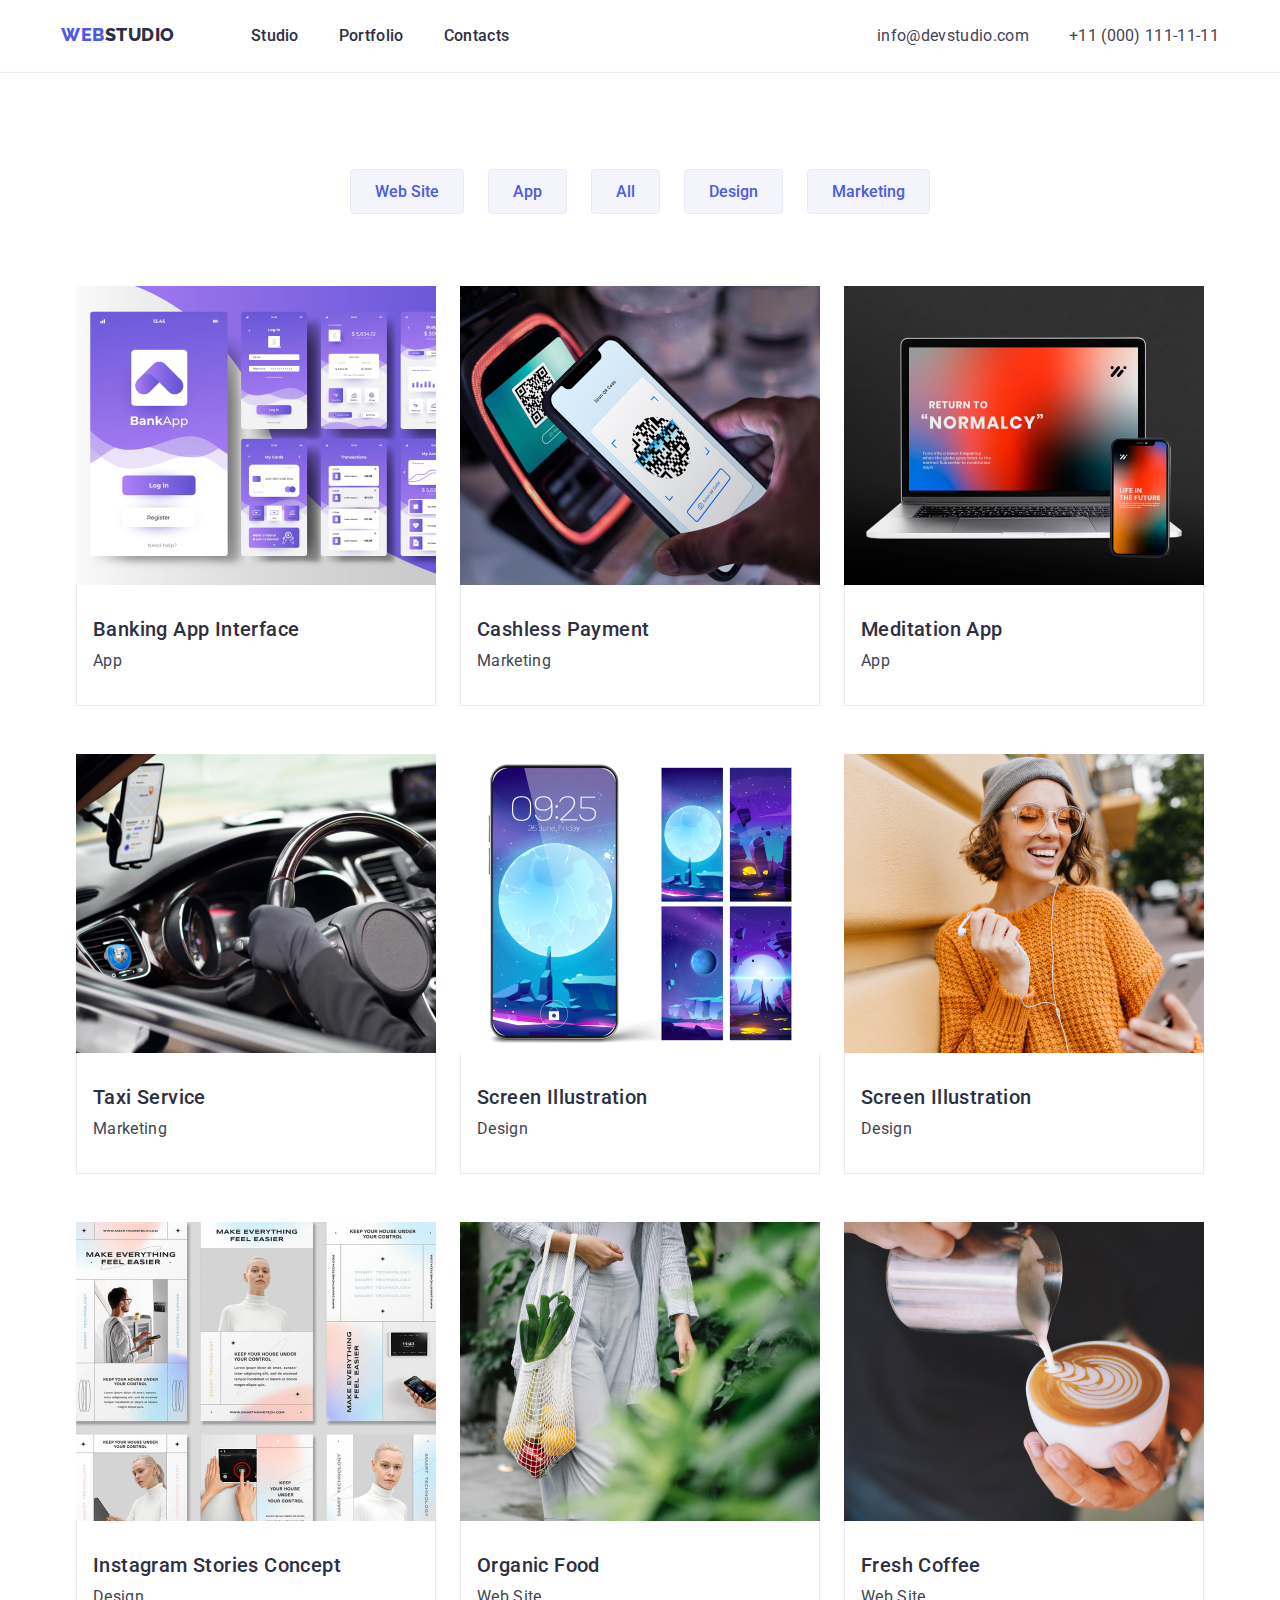
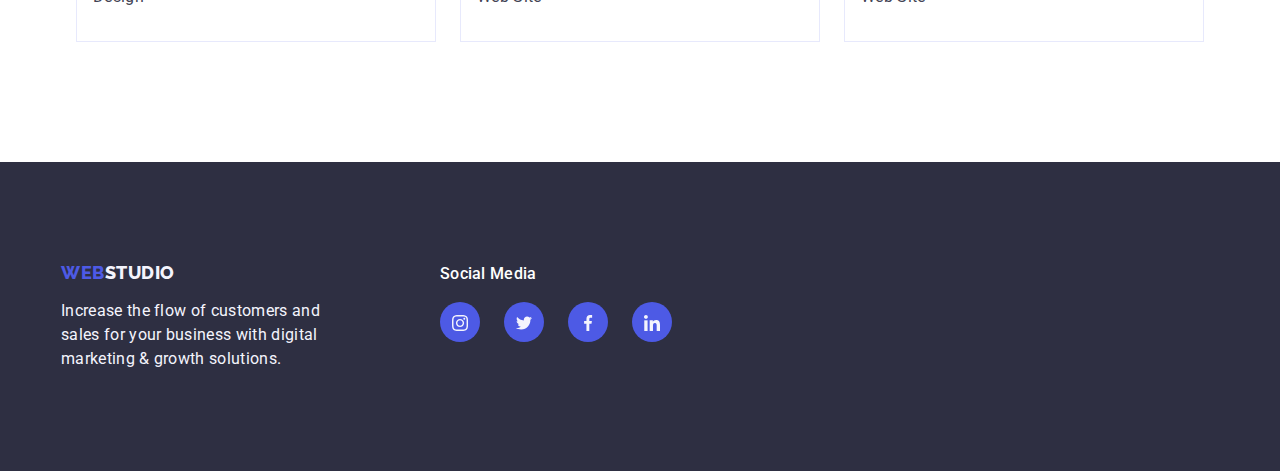
==== portfolio.html @ 8dc4f588 "initial" ====
<!DOCTYPE html>
<html lang="en">
  <head>
    <title>Homework #4</title>
    <meta name="description" content="Homework #4">
    <meta charset="utf-8">
    <link rel="stylesheet" href="css/styles.css">
    <link href="https://fonts.googleapis.com/css2?family=Open+Sans:wght@600&family=Roboto&display=swap" rel="stylesheet">
    <link href="https://fonts.googleapis.com/css2?family=Open+Sans:wght@600&family=Roboto:wght@400;500&display=swap" rel="stylesheet">
    <link href="https://fonts.googleapis.com/css2?family=Open+Sans:wght@600&family=Roboto:wght@400;500;700&display=swap" rel="stylesheet">
    <link href="https://fonts.googleapis.com/css2?family=Open+Sans:wght@600&family=Roboto:ital,wght@0,400;0,500;0,700;1,900&display=swap" rel="stylesheet">
    <link href="https://fonts.googleapis.com/css2?family=Open+Sans:wght@600&family=Raleway:wght@800&family=Roboto:ital,wght@0,400;0,500;0,700;1,900&display=swap" rel="stylesheet">
  </head>
  <body>
    <!--header section-->    
    <header class="header">
      <div class="container main-header-container">
        <nav class="header-nav"> 
          <a class="header-nav-webstudio-logo" href="/"><span class="iris">Web</span><span class="navy-blue">Studio</span></a>
          <ul class="nav-lists">
            <li class="nav-lists-item"><a class="nav-link" href="/">Studio</a></li>
            <li class="nav-lists-item"><a class="nav-link" href="/goit-markup-hw-04/portfolio.html">Portfolio</a></li>
            <li class="nav-lists-item"><a class="nav-link" href="/">Contacts</a></li>
          </ul>
        </nav>
         <!--contact-info-->
        <address>
          <ul class="contact-info">
            <li class="contact-info-item"><a class="contact-info-link" href="mailto:info@devstudio.com">info@devstudio.com</a></li>
            <li class="contact-info-item"><a class="contact-info-link" href="tel:+110001111111">+11 (000) 111-11-11</a></li>
          </ul>
        </address>
      </div>
    </header>
    <!--main-section-->
    <main class="main">
      <h2 hidden>Categories</h2>
        <section class="categories">
          <div class="container categories-container">
            <ul class="categories-list">
              <li class="categories-list-item"><button class="categories-button" type="button">Web Site</button></li>
              <li class="categories-list-item"><button class="categories-button" type="button">App</button></li>
              <li class="categories-list-item"><button class="categories-button" type="button">All</button></li>
              <li class="categories-list-item"><button class="categories-button" type="button">Design</button></li>
              <li class="categories-list-item"><button class="categories-button" type="button">Marketing</button></li>
            </ul>
          </div>
        </section>
        <section class="projects">
          <div class="container">
            <h2 hidden>All Services</h2>
            <ul class="projects-lists">
                <li class="projects-lists-item">
                  <figure class="projects-lists-item-figure">
                    <img class="projects-lists-item-img" src="images/banking-app-interface-concept.jpg" width="360" height="300" alt="Banking App Interface.img">
                    <figcaption class="project-lists-item-figcaption">
                      14 Stylish and User-Friendly App Design Concepts · Task Manager App · Calorie Tracker App · Exotic Fruit Ecommerce App · Cloud Storage App
                    </figcaption>
                  </figure>
                    <div class="projects-lists-item-container">
                      <h3 class="projects-lists-item-text">Banking App Interface</h3>
                      <p class="projects-lists-item-subtext">App</p>
                    </div>
                </li>
                <li class="projects-lists-item">
                  <figure class="projects-lists-item-figure">
                    <img class="projects-lists-item-img" src="images/cashless-payment.jpg" width="360" height="300" alt="Cashless Payment.img">
                    <figcaption class="project-lists-item-figcaption">
                      14 Stylish and User-Friendly App Design Concepts · Task Manager App · Calorie Tracker App · Exotic Fruit Ecommerce App · Cloud Storage App
                    </figcaption>
                  </figure>
                    <div class="projects-lists-item-container">
                      <h3 class="projects-lists-item-text">Cashless Payment</h3>
                      <p class="projects-lists-item-subtext">Marketing</p>
                    </div>
                </li>
                <li class="projects-lists-item">
                  <figure class="projects-lists-item-figure">
                    <img class="projects-lists-item-img" src="images/meditation-app.jpg" width="360" height="300" alt="Meditation App.img">
                    <figcaption class="project-lists-item-figcaption">
                      14 Stylish and User-Friendly App Design Concepts · Task Manager App · Calorie Tracker App · Exotic Fruit Ecommerce App · Cloud Storage App
                    </figcaption>
                  </figure>
                    <div class="projects-lists-item-container">
                      <h3 class="projects-lists-item-text">Meditation App</h3>
                      <p class="projects-lists-item-subtext">App</p>
                    </div>
                </li>             
                <li class="projects-lists-item">
                  <figure class="projects-lists-item-figure">
                    <img class="projects-lists-item-img" src="images/taxi-service.jpg" width="360" height="300" alt="Taxi Service.img">
                    <figcaption class="project-lists-item-figcaption">
                      14 Stylish and User-Friendly App Design Concepts · Task Manager App · Calorie Tracker App · Exotic Fruit Ecommerce App · Cloud Storage App
                    </figcaption>
                  </figure>
                    <div class="projects-lists-item-container">
                      <h3 class="projects-lists-item-text"> Taxi Service</h3>
                      <p class="projects-lists-item-subtext">Marketing</p>
                    </div>
                </li>
                <li class="projects-lists-item">
                  <figure class="projects-lists-item-figure">
                    <img class="projects-lists-item-img" src="images/screen-illustrations.jpg" width="360" height="300" alt="Screen Illustration.img">
                    <figcaption class="project-lists-item-figcaption">
                      14 Stylish and User-Friendly App Design Concepts · Task Manager App · Calorie Tracker App · Exotic Fruit Ecommerce App · Cloud Storage App
                    </figcaption>
                  </figure>
                    <div class="projects-lists-item-container">
                      <h3 class="projects-lists-item-text">Screen Illustration</h3>
                      <p class="projects-lists-item-subtext">Design</p>
                    </div>
                </li>
                <li class="projects-lists-item">
                  <figure class="projects-lists-item-figure">
                    <img class="projects-lists-item-img" src="images/online-courses.jpg" width="360" height="300" alt="Online Courses.img">
                    <figcaption class="project-lists-item-figcaption">
                      14 Stylish and User-Friendly App Design Concepts · Task Manager App · Calorie Tracker App · Exotic Fruit Ecommerce App · Cloud Storage App
                    </figcaption>
                  </figure>
                    <div class="projects-lists-item-container">
                      <h3 class="projects-lists-item-text">Screen Illustration</h3>
                      <p class="projects-lists-item-subtext">Design</p>
                    </div>
                </li>              
                <li class="projects-lists-item">
                  <figure class="projects-lists-item-figure">
                    <img class="projects-lists-item-img" src="images/instagram-stories-concept.jpg" width="360" height="300" alt="Instagram Stories Concept.img">
                    <figcaption class="project-lists-item-figcaption">
                      14 Stylish and User-Friendly App Design Concepts · Task Manager App · Calorie Tracker App · Exotic Fruit Ecommerce App · Cloud Storage App
                    </figcaption>
                  </figure>
                    <div class="projects-lists-item-container">
                      <h3 class="projects-lists-item-text">Instagram Stories Concept</h3>
                      <p class="projects-lists-item-subtext">Design</p>                    
                    </div>
                </li>
                <li class="projects-lists-item">
                  <figure class="projects-lists-item-figure">
                    <img class="projects-lists-item-img" src="images/organic-food.jpg" width="360" height="300" alt="Organic Food.img">
                    <figcaption class="project-lists-item-figcaption">
                      14 Stylish and User-Friendly App Design Concepts · Task Manager App · Calorie Tracker App · Exotic Fruit Ecommerce App · Cloud Storage App
                    </figcaption>
                  </figure>
                    <div class="projects-lists-item-container">
                      <h3 class="projects-lists-item-text">Organic Food</h3>
                      <p class="projects-lists-item-subtext">Web Site</p>                    
                    </div>
                </li>
                <li class="projects-lists-item">
                  <figure class="projects-lists-item-figure">
                    <img class="projects-lists-item-img" src="images/fresh-coffee.jpg" width="360" height="300" alt="Fresh Coffee.img">
                    <figcaption class="project-lists-item-figcaption">
                      14 Stylish and User-Friendly App Design Concepts · Task Manager App · Calorie Tracker App · Exotic Fruit Ecommerce App · Cloud Storage App
                    </figcaption>
                  </figure>
                    <div class="projects-lists-item-container">
                      <h3 class="projects-lists-item-text">Fresh Coffee</h3>
                      <p class="projects-lists-item-subtext">Web Site</p>
                    </div>
                </li>
            </ul>
          </div>
        </section>
    </main>
    <footer class="footer">
      <div class="container container-footer">
        <div class="footer-container">
          <a class="footer-logo" href="/"><span class="iris">Web</span><span class="navy-blue-footer">Studio</span></a>
          <p class="footer-description">
            Increase the flow of customers and <br>
            sales for your business with digital <br>
            marketing & growth solutions.
          </p>
        </div>         
        <div class="footer-container">
          <span class="social-media-footer">Social Media</span>
            <ul class="member-list-contacts">
              <li class="footer-list-contacts-item">
                <a href="#" class="member-list-contacts-item-link icon-instagram">
                  <svg class="member-list-contacts-item-svg">
                    <use href="images/icons.svg#instagram-2"/>
                  </svg>                     
                </a>
              </li>
              <li class="footer-list-contacts-item">
                <a href="#" class="member-list-contacts-item-link icon-twitter">
                  <svg class="member-list-contacts-item-svg">
                    <use href="images/icons.svg#twitter-1"/>
                  </svg>
                </a>
              </li>
              <li class="footer-list-contacts-item">
                <a href="#" class="member-list-contacts-item-link icon-facebook">
                  <svg class="member-list-contacts-item-svg">
                    <use href="images/icons.svg#facebook-1"/>
                  </svg>
                </a>
              </li>
              <li class="footer-list-contacts-item">
                <a href="#" class="member-list-contacts-item-link icon-linkedin-2">
                  <svg class="member-list-contacts-item-svg">
                    <use href="images/icons.svg#linkedin-2" />
                  </svg>
                </a>
              </li>
            </ul>

        </div>                    
      </div>
    </footer>
  </body>
 </html>
---- css/styles.css ----
* {
    margin: 0;
    padding: 0;
    box-sizing: border-box;
}
  body {
    font-family: 'Roboto', sans-serif;
    font-size: 16px;
    font-style: normal;
    line-height: 24px;
    letter-spacing: 0.32px;
}
  img {
    display: block;
    width: 100%;
    height: auto;
  }
  h1,
  h2,
  h3,
  h4,
  h5,
  h6,
  p,
  ul {
    margin: 0;
    padding: 0;
  }
  figure {
    margin: 0;
  }
  :root {
    --iris: #4D5AE5;
    --navyblue: #2E2F42;
    --black: black;
    --ocean: #404BBF;
    --white: #FFFFFF;
    --slate: #434455;
    --cornflower: #E7E9FC;
    --cloud: #F4F4FD;
    --green: #31D0AA;
    --lightslate: #8E8F99;
    --navybluemodal: #2E2F42;
    --grey: #2E2F42;
    --dairy: #FCFCFC;
    --transition-duration: 250ms;
  }
.iris {
    color: var(--iris);
    font-size: 18px;
    font-weight: 800;
    line-height: 1.17em;
    letter-spacing: 0.54px;
    text-transform: uppercase;
    font-family: Raleway;
    width: 44px;
}
ul {
    list-style-type: none;
}
.navy-blue {
    color: var(--navyblue);
    font-size: 18px;
    font-weight: 800;
    line-height: 1.17em;
    letter-spacing: 0.54px;
    text-transform: uppercase;
    font-family: Raleway;
    width: 71px;
}
.navy-blue-footer {
    font-family: Raleway;
    font-size: 18px;
    font-weight: 800;
    line-height: 1.17em;
    letter-spacing: 0.54px;
    text-transform: uppercase;
    color: var(--cloud);
}
.header-nav-webstudio-logo {
    text-decoration: none;
    align-items: center;
} 
.nav-lists-item {
    display: inline-flex;
    position: relative;
}
.nav-lists-item:hover .nav-link {
    color: var(--ocean);
}
.nav-lists-item:hover .nav-link::after {
    width: 100%;
}
.nav-lists {
    display: inline-flex;
    align-items: flex-start;
    gap: 40px;
}
.header-nav-webstudio-logo {
    margin-right: 76px;
}
.contact-info-item {
    display: inline-flex;
}
.contact-info {
    display: inline-flex;
    gap: 40px;
}
.header-nav {
    display: inline-flex;
}
.header {
    padding: 24px 0;
    border-bottom: 1px solid var(--cornflower);
}
.main-header-container {
    display: inline-flex;
    display: flex;
    justify-content: space-between;
}
.feature-lists-item-icon {
    width: 264px;
    fill: var(--black);
    padding: 24px 100px;
    background-color: var(--cloud);
}
.container {
    width: 1158px;
    margin: 0 auto;
}
address {
    display: inline-flex;  
}
address {
    font-style: normal;
}
.projects-lists {
    display: flex;
    flex-wrap: wrap;
    column-gap: 24px;
    row-gap: 48px;
    justify-content: center;
}
.projects {
    padding-bottom: 120px;
}
.projects-lists-item-container {
     padding: 32px 16px;
     width: 100%;
}
button {
    font-family:inherit;
    border: unset;
    outline: none;
    cursor: pointer;
}
.hero-order-service-button {
    text-align: center;
    display: inline-flex;
    align-items: center;

}
.container-section2 {
    display: flex;
    padding: 120px 0;
    justify-content: space-between;
}
.member-list-item-container {
    padding: 32px 0px;
}
.member-item-icon {
    width: 16px;
    height: 16px;
}
.feature-lists {
    display: flex;
    flex-direction: row;
    gap: 24px;
}
.services-details-lists {
    display: flex;
    gap: 24px;
    justify-content: space-between;
}
.services {
    padding-bottom: 120px;
}
.member-list-contacts-item {
    display: inline-block;
    width: 40px;
    height: 40px;
    background-color: var(--iris);
    border-radius: 200px;
    padding: 12px;
}
.footer-list-contacts-item {
    display: inline-block;
    width: 40px;
    height: 40px;
    background-color: var(--iris);
    border-radius: 200px;
    padding: 12px;
   
}
.member-list-contacts-item-svg {
    width: 16px;
    height: 16px;
}
.member-list-contacts-item:hover {
    background-color: var(--ocean);
}
.footer-list-contacts-item:hover {
    background-color: var(--green);
}
.member-list-contacts-item-link {
    width: 100%;
    display: block;
}
.member-list-contacts {
    display: flex;
    gap: 24px;
    justify-content: center;
    margin-top: 16px;
}
.customer-list {
    display: inline-flex;
    justify-content: center;
    align-items: center;
    gap: 24px;
}
.customer-list-item-link {
    display: flex;
    width: 100%;
    height: 100%;
    justify-content: center;
    align-items: center;
    color: var(--lightslate);
    transition: color 250ms cubic-bezier(0.4, 0, 0.2, 1)
}
.customer-list-item {
    border-radius: 4px;
    border: 1px solid var(--lightslate);
    width: 168px;
    height: 88px;
    display: block;
    transition: border 250ms cubic-bezier(0.4, 0, 0.2, 1);
}
.customer-list-item:hover {
    border-color: var(--ocean);
}
.customer-list-item:hover .customer-list-item-link {
    color: var(--ocean);
}
.customer-icon {
    width: 104px;
    height: 56px;
    fill: currentColor;
}
.customer-maintext {
    font-size: 36px;
    font-weight: 700;
    line-height: 111.111%;
    letter-spacing: 0.72px;
    color: var(--navyblue);
    text-align: center;
    align-items: center;
    justify-content: center;
    display: flex;
    margin-bottom: 72px;
}
.customer {
    padding: 120px 0;
}
.social-media-footer {
    font-size: 16px;
    font-style: normal;
    font-weight: 500;
    line-height: 150%;
    letter-spacing: 0.32px;
    font-family: Roboto;
    color: var(--white);
}
.container-footer {
    display: flex;
    gap: 120px;
}
.members-section-maintext {
    text-align: center;
    margin-bottom: 72px;
}
.member-lists {
    display: flex;
    justify-content: space-between;
}
.member-lists-item {
    display: flex;
    flex-direction: column;
    height: 100%;
}
.member-lists-item {
    background: var(--white);
    box-shadow: 0px 2px 1px 0px rgba(46, 47, 66, 0.08), 0px 1px 1px 0px rgba(46, 47, 66, 0.16), 0px 1px 6px 0px rgba(46, 47, 66, 0.08);
    border-radius: 0px 0px 4px 4px;
}
.member-list-item-name, .member-list-item-position {
    background-color: var(--white);
}
.member-list-item-name {
    margin-bottom: 8px;
}
.services-maintext {
    margin-bottom: 72px;
}
.categories-list {
    display: flex;
    justify-content: center;
    gap: 24px;
}
.categories {
    padding: 96px 0 72px;
}
.footer-description {
    display: block;
}
.feature-lists-item {
    width: 264px;
    flex-direction: column;
    align-items: flex-start;
    display: flex;
    gap: 8px;
}
.feature-lists-item-icon-svg {
    width: 64px;
    height: 64px;
}
.footer-logo {
    text-decoration: none;
}
.nav-link:hover , .contact-info-link:hover {
    color: var(--ocean);
}
.nav-link:focus, .contact-info-link:focus {
    color: var(--ocean);
}
.hero-order-service-button:hover {
    background-color: var(--ocean);
    color: var(--white);
}
.categories-button:hover {
    color: var(--white);
    background: var(--ocean);
    box-shadow: 0px 2px 2px 0px rgba(0, 0, 0, 0.12), 0px 2px 1px 0px rgba(0, 0, 0, 0.08), 0px 3px 1px 0px rgba(0, 0, 0, 0.10);
    border-color: var(--ocean);
}
.hero-order-service-button:focus {
    background-color: var(--ocean);
    cursor: pointer;
    color: var(--white);
}
.categories-button:focus {
    font-size: 16px;
    font-weight: 500;
    line-height: 1.5em
    letter-spacing: 0.64px;
    text-align: center;
    color: var(--white);
    display: flex;
    align-items: flex-start;
    background: var(--ocean);
    box-shadow: 0px 2px 2px 0px rgba(0, 0, 0, 0.12), 0px 2px 1px 0px rgba(0, 0, 0, 0.08), 0px 3px 1px 0px rgba(0, 0, 0, 0.10);
    padding: 12px 24px;
}
.hero-text {
    color: var(--white);
    text-align: center;
    font-size: 56px;
    line-height: 1.07em;
    letter-spacing: 1.12px;
    margin-bottom: 48px;
}
.hero {
    background-image: url(../images/hero-background.jpg);
    padding: 188px 0;
    flex-shrink: 0;
    box-shadow: inset 0 0 0 5000px rgba(46, 47, 66, 0.7);
}
.nav-link {
    text-decoration: none;
    color: var(--navyblue);
    font-size: 16px;
    font-weight: 500;
    line-height: 1.5em;
    letter-spacing: 0.32px;
}
.nav-link::after {
    content:'';
    height: 4px;
    width: 0;
    background-color: var(--ocean);
    border-radius: 2px;
    position: absolute;
    left: 0px;
    bottom: -25px;

}
.nav-lists, .contact-info-link {
    list-style: none;
}
.contact-info-link {
    color: var(--slate);
    font-size: 16px;
    line-height: 1.5em;
    letter-spacing: 0.32px;
    text-decoration: none;
}
.hero-order-service-button {
    background-color: var(--iris);
    display: flex;
    align-items: center;
    gap: 10px;
    padding: 16px 32px;
    border-radius: 4px;
    box-shadow: 0px 4px 4px 0px rgba(0, 0, 0, 0.15);
    font-weight: 500;
    line-height: 1.5em;
    letter-spacing: 0.64px;
    font-size: 16px;
    color: var(--white);
    margin:auto
}

.feature-lists-item-text {
    display: flex;
    flex-direction: column;
    align-items: flex-start;
    width: 264px;
    color: var(--navyblue);
    font-size: 20px;
    line-height: 120%;
    letter-spacing: 0.4px;
}
.feature-lists-item-description {
    width: 264px;
    font-size: 16px;
    line-height: 1.5em;
    letter-spacing: 0.32px;
    color: var(--slate);
}
.feature-lists {
    list-style: none;
}
.services-maintext {
    line-height: 1.11em;
    letter-spacing: 0.72px;
    text-transform: capitalize;
    font-size: 36px;
    text-align: center;
    color: var(--navyblue);
}
.services-details-lists li {
    width: 360px;
    list-style: none
}
.members {
    background-color: var(--cloud);
    padding: 120px 0;
}
.member-lists {
    list-style: none;
}
.mark-guerrero-img, .tom-ford-img, .camila-garcia-img, .daniel-wilson-img {
    width: 264px;
}
.member-list-item-name {
    color: var(--navyblue);
    text-align: center;
    font-weight: 500;
    line-height: 1.2em;
    letter-spacing: 0.4px;
    font-size: 20px;
}
.member-list-item-position {
    color: var(--slate);
    text-align: center;
    line-height: 1.5em;
    letter-spacing: 0.32px;
    font-size: 16px;
    margin-bottom: 8px;
}
footer {
    background-color: var(--navyblue);
    flex-shrink: 0;
}
.footer-description {
    color: var(--cloud);
    line-height: 1.5em;
    letter-spacing: 0.32px;
    font-size: 16px;
}
.footer {
    padding: 100px 0;
}
.footer-logo {
    color: var(--white);
    font-family: Raleway;
    font-weight: 800;
    line-height: 1.17em;
    letter-spacing: 0.54px;
    text-transform: uppercase;
    font-size: 18px;
    display: block;
    align-items:center;
    margin-bottom: 16px;
}

.members-section-maintext {
    color: var(--navyblue);
    text-align: center;
    line-height: 1.11em;
    letter-spacing: 0.72px;
    text-transform: capitalize;
    font-size: 36px;
}
.categories-button {
    text-align: center;
    font-size: 16px;
    font-weight: 500;
    line-height: 1.5em
    letter-spacing: 0.64px;
    color: var(--iris);
    padding: 12px 24px;
    justify-content: center;
    align-items: center;
    border-radius: 4px;
    border: 1px solid var(--cornflower);
    background: var(--cloud);
    display: flex;
}
.projects-lists-item-text {
    color: var(--navyblue);
    font-weight: 500;
    line-height: 1.2em;
    letter-spacing: 0.4px;
    font-size: 20px;
    margin-bottom: 8px;
}
.projects-lists-item-subtext {
    color: var(--slate);
    line-height: 1.5em;
    letter-spacing: 0.32px;
    font-size: 16px;
}
.projects-lists-item {
    width: 360px;
    height: 420px;
    flex-direction: column;
    align-items: flex-start;
    flex-shrink: 0;
    display: flex;
    border-radius: 0px 0px 4px 4px;
 Show 3 more colors

 Ellipse
 Component instance

 Ellipse
 Component instance

 Ellipse
 Component instance

 img
 Image · 2,000 x 1,335
 box-shadow: 0px 2px 1px 0px rgba(46, 47, 66, 0.08), 0px 1px 1px 0px rgba(46, 47, 66, 0.16), 0px 1px 6px 0px rgba(46, 47, 66, 0.08);
 transition: box-shadow var(--transition-duration);
}
.projects-lists-item-figure {
    position: relative;
    overflow: hidden;
    width: 100%;
    height: 300px;   
}
.projects-lists-item:hover figcaption {
    transform: translateY(0);

}
.project-lists-item-figcaption {
    position: absolute;
    top: 0px;
    left: 0px;
    width: 100%;
    height: 100%;
    background-color: rgba(77, 90, 229, 1);
    padding: 0px 24px;
    color: var(--cloud);
    text-align: left;
    display: flex;
    align-items: center;
    font-family: Roboto;
    font-style: normal;
    font-weight: 400;
    line-height: 150%;
    letter-spacing: 0.32px;
    font-size: 16px;
    transition: transform var(--transition-duration) cubic-bezier(0.4, 0, 0.2, 1);
    transform: translateY(100%);
    will-change: transform;
}
.projects-lists-item-container {
    border-right: 1px solid var(--cornflower);
    border-left: 1px solid var(--cornflower);
    border-bottom: 1px solid var(--cornflower);
    background: var(--white);
}
.projects-lists-item:hover {
    box-shadow: box-shadow: 0px 2px 1px 0px rgba(46, 47, 66, 0.08), 0px 1px 1px 0px rgba(46, 47, 66, 0.16), 0px 1px 6px 0px rgba(46, 47, 66, 0.08);
}
.projects-lists-item-container:hover {
    box-shadow: 0px 2px 1px 0px rgba(46, 47, 66, 0.08), 0px 1px 1px 0px rgba(46, 47, 66, 0.16), 0px 1px 6px 0px rgba(46, 47, 66, 0.08);
}
.projects-lists-item-img {
    width: 100%;
    height: 300px;
    flex-shrink: 0;
    display: block;
    object-fit: cover;
    object-position: center;
}
.modal {
    background-color: var(--NAVY-BLUE-modal, rgba(46, 47, 66, 0.40));
    position: fixed;
    top: 0;
    left: 0;
    width: 100%;
    height: 100%;
    display: flex;
    justify-content: center;
    align-items: center;
    opacity: 1;
    pointer-events: auto;
    /* transition: visibility var(--transition-duration); */
    transition-property: visibility, opacity;
    transition-duration: var(--transition-duration);

}
.modal-content {
    width: 408px;
    height: 584px;
    background: var(--dairy);
    box-shadow: 0px 2px 1px 0px rgba(0, 0, 0, 0.20), 0px 1px 3px 0px rgba(0, 0, 0, 0.12), 0px 1px 1px 0px rgba(0, 0, 0, 0.14);
    border-radius: 4px;
    position: relative;
    transform: none;
    transition: transform var(--transition-duration);
}
.modal.modal.is-hidden.modal-content {
    transform: translateY(20px);

}
.modal-close {
    width: 24px;
    height: 24px;
    position: absolute;
    top: 24px;
    right: 24px;
    border-radius: 10px;
}
.modal-close-item-svg {
    width: 100%;
    height: 100%;
}
.modal.is-hidden {
    visibility: hidden;
    opacity: 0;
    pointer-events: none;
}
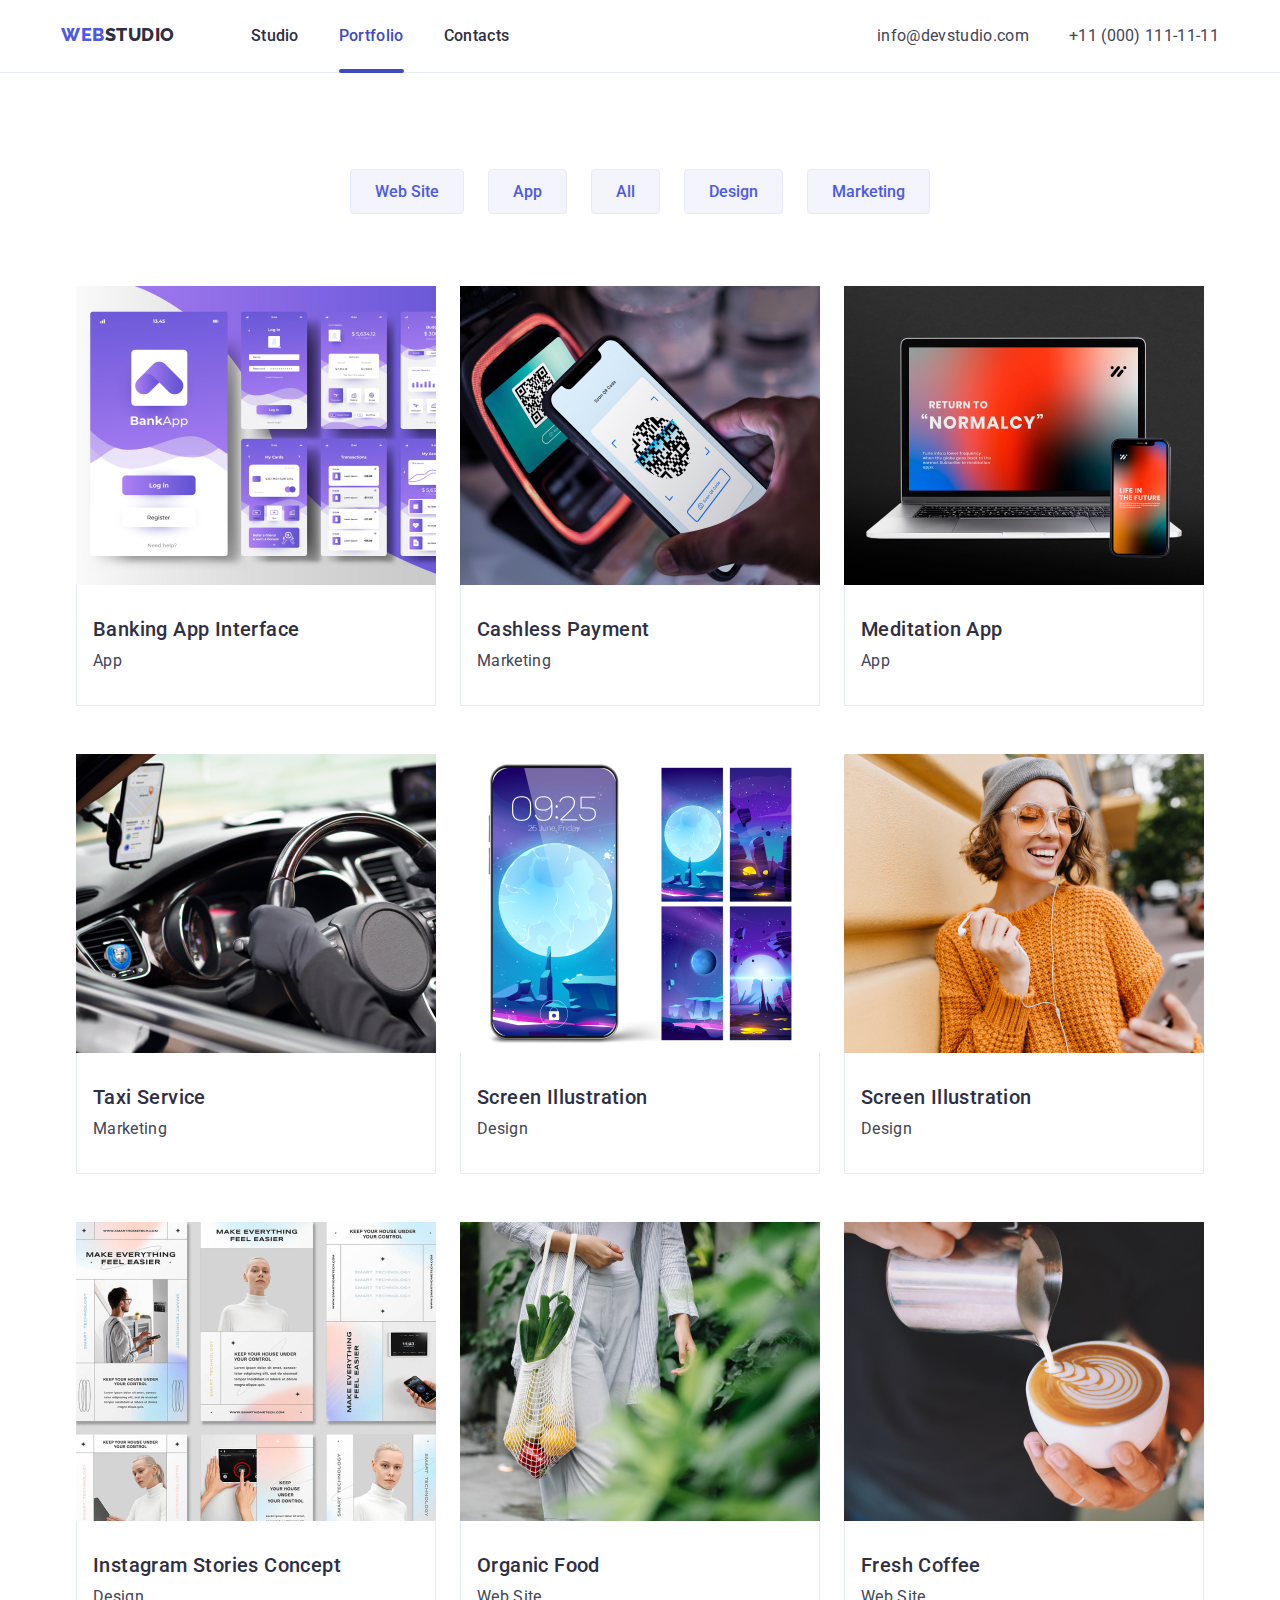
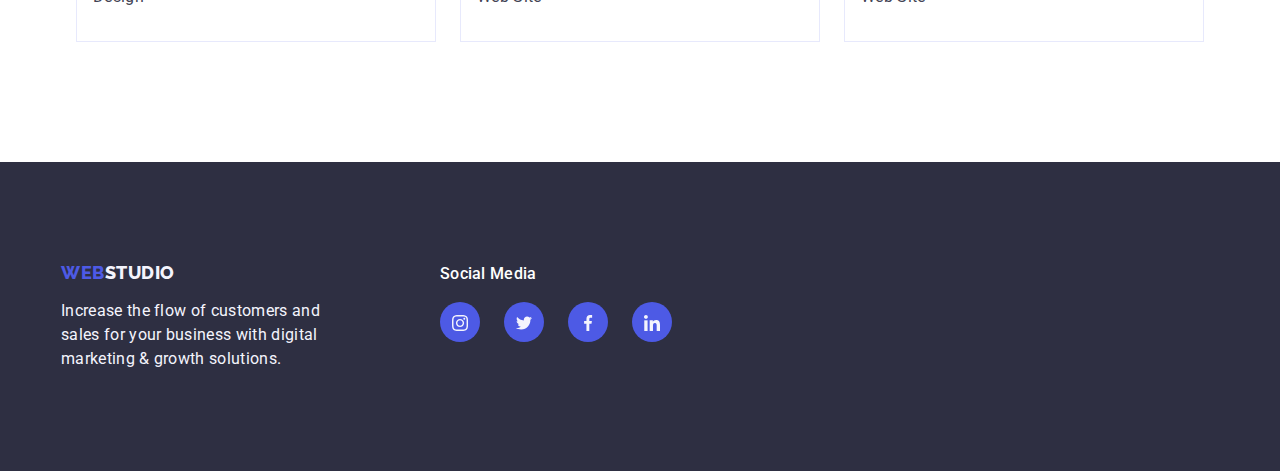
==== commit 53d9d1ce: "polished" ====
--- a/portfolio.html
+++ b/portfolio.html
@@ -1,8 +1,8 @@
 <!DOCTYPE html>
 <html lang="en">
   <head>
-    <title>Homework #4</title>
-    <meta name="description" content="Homework #4">
+    <title>Homework #5</title>
+    <meta name="description" content="goit-markup-hw-05">
     <meta charset="utf-8">
     <link rel="stylesheet" href="css/styles.css">
     <link href="https://fonts.googleapis.com/css2?family=Open+Sans:wght@600&family=Roboto&display=swap" rel="stylesheet">
@@ -19,7 +19,7 @@
           <a class="header-nav-webstudio-logo" href="/"><span class="iris">Web</span><span class="navy-blue">Studio</span></a>
           <ul class="nav-lists">
             <li class="nav-lists-item"><a class="nav-link" href="/">Studio</a></li>
-            <li class="nav-lists-item"><a class="nav-link" href="/goit-markup-hw-04/portfolio.html">Portfolio</a></li>
+            <li class="nav-lists-item"><a class="nav-link active" href="/goit-markup-hw-05/portfolio.html">Portfolio</a></li>
             <li class="nav-lists-item"><a class="nav-link" href="/">Contacts</a></li>
           </ul>
         </nav>
--- a/css/styles.css
+++ b/css/styles.css
@@ -192,6 +192,8 @@
     background-color: var(--iris);
     border-radius: 200px;
     padding: 12px;
+    transition: background-color 250ms cubic-bezier(0.4, 0, 0.2, 1);
+
 }
 .footer-list-contacts-item {
     display: inline-block;
@@ -200,7 +202,7 @@
     background-color: var(--iris);
     border-radius: 200px;
     padding: 12px;
-   
+    transition: background-color 250ms cubic-bezier(0.4, 0, 0.2, 1);   
 }
 .member-list-contacts-item-svg {
     width: 16px;
@@ -235,7 +237,7 @@
     justify-content: center;
     align-items: center;
     color: var(--lightslate);
-    transition: color 250ms cubic-bezier(0.4, 0, 0.2, 1)
+    transition: color 250ms cubic-bezier(0.4, 0, 0.2, 1);
 }
 .customer-list-item {
     border-radius: 4px;
@@ -244,6 +246,8 @@
     height: 88px;
     display: block;
     transition: border 250ms cubic-bezier(0.4, 0, 0.2, 1);
+    transition: color 250ms cubic-bezier(0.4, 0, 0.2, 1);
+    transition: fill 250ms cubic-bezier(0.4, 0, 0.2, 1);
 }
 .customer-list-item:hover {
     border-color: var(--ocean);
@@ -352,6 +356,9 @@
     box-shadow: 0px 2px 2px 0px rgba(0, 0, 0, 0.12), 0px 2px 1px 0px rgba(0, 0, 0, 0.08), 0px 3px 1px 0px rgba(0, 0, 0, 0.10);
     border-color: var(--ocean);
 }
+.categories-button {
+    transition: background-color 250ms cubic-bezier(0.4, 0, 0.2, 1), color 250ms cubic-bezier(0.4, 0, 0.2, 1), box-shadow 250ms cubic-bezier(0.4, 0, 0.2, 1), border-color 250ms cubic-bezier(0.4, 0, 0.2, 1);
+}
 .hero-order-service-button:focus {
     background-color: var(--ocean);
     cursor: pointer;
@@ -391,6 +398,21 @@
     font-weight: 500;
     line-height: 1.5em;
     letter-spacing: 0.32px;
+    transition: color 250ms cubic-bezier(0.4, 0, 0.2, 1);
+}
+.nav-link.active::after {
+    content:'';
+    height: 4px;
+    width: 100%;
+    background-color: var(--ocean);
+    border-radius: 2px;
+    position: absolute;
+    left: 0px;
+    bottom: -25px;
+    transition: width 250ms cubic-bezier(0.4, 0, 0.2, 1)
+}
+.nav-link.active {
+    color: var(--ocean);
 }
 .nav-link::after {
     content:'';
@@ -401,6 +423,7 @@
     position: absolute;
     left: 0px;
     bottom: -25px;
+    transition: width 250ms cubic-bezier(0.4, 0, 0.2, 1)
 
 }
 .nav-lists, .contact-info-link {
@@ -572,7 +595,7 @@
  img
  Image · 2,000 x 1,335
  box-shadow: 0px 2px 1px 0px rgba(46, 47, 66, 0.08), 0px 1px 1px 0px rgba(46, 47, 66, 0.16), 0px 1px 6px 0px rgba(46, 47, 66, 0.08);
- transition: box-shadow var(--transition-duration);
+ transition: box-shadow var(--transition-duration) 250ms cubic-bezier(0.4, 0, 0.2, 1);
 }
 .projects-lists-item-figure {
     position: relative;
@@ -638,9 +661,8 @@
     align-items: center;
     opacity: 1;
     pointer-events: auto;
-    /* transition: visibility var(--transition-duration); */
     transition-property: visibility, opacity;
-    transition-duration: var(--transition-duration);
+    transition-duration: var(--transition-duration) cubic-bezier(0.4, 0, 0.2, 1);
 
 }
 .modal-content {
@@ -650,8 +672,9 @@
     box-shadow: 0px 2px 1px 0px rgba(0, 0, 0, 0.20), 0px 1px 3px 0px rgba(0, 0, 0, 0.12), 0px 1px 1px 0px rgba(0, 0, 0, 0.14);
     border-radius: 4px;
     position: relative;
-    transform: none;
-    transition: transform var(--transition-duration);
+    transform: translateY(20px);
+    transition: transform var(--transition-duration) cubic-bezier(0.4, 0, 0.2, 1);
+    max-height: 100%;
 }
 .modal.modal.is-hidden.modal-content {
     transform: translateY(20px);
@@ -663,14 +686,39 @@
     position: absolute;
     top: 24px;
     right: 24px;
-    border-radius: 10px;
+    color: var(--navyblue);
+    margin: 1px;
+    display: flex;
+    justify-content: center;
+    align-items: center;
+    padding: 8px;
+    border-radius: 50%;
+    fill: var(--CORNFLOWER);
+    stroke: rgba(0, 0, 0, 0.10);
+    stroke-width: 1px;
+    transition: background-color var(--transition-duration) cubic-bezier(0.4, 0, 0.2, 1), color var(--transition-duration);
 }
 .modal-close-item-svg {
-    width: 100%;
-    height: 100%;
-}
-.modal.is-hidden {
+    width: 8px;
+    height: 8px;
+    fill: currentColor;
+    transition: background-color var(--transition-duration) cubic-bezier(0.4, 0, 0.2, 1), color var(--transition-duration);
+
+}
+.modal.is-hidden { 
     visibility: hidden;
     opacity: 0;
     pointer-events: none;
+}
+.modal-close:hover {
+    background-color: var(--ocean);
+    border-color: var(--ocean);
+    color: var(--cloud);
+    transition: background-color var(--transition-duration) cubic-bezier(0.4, 0, 0.2, 1), color var(--transition-duration);
+}
+.modal-close-item-link {
+    color: var(--navyblue);
+}
+.modal-close:hover .modal-close-item-link {
+    color: var(--cloud);
 }